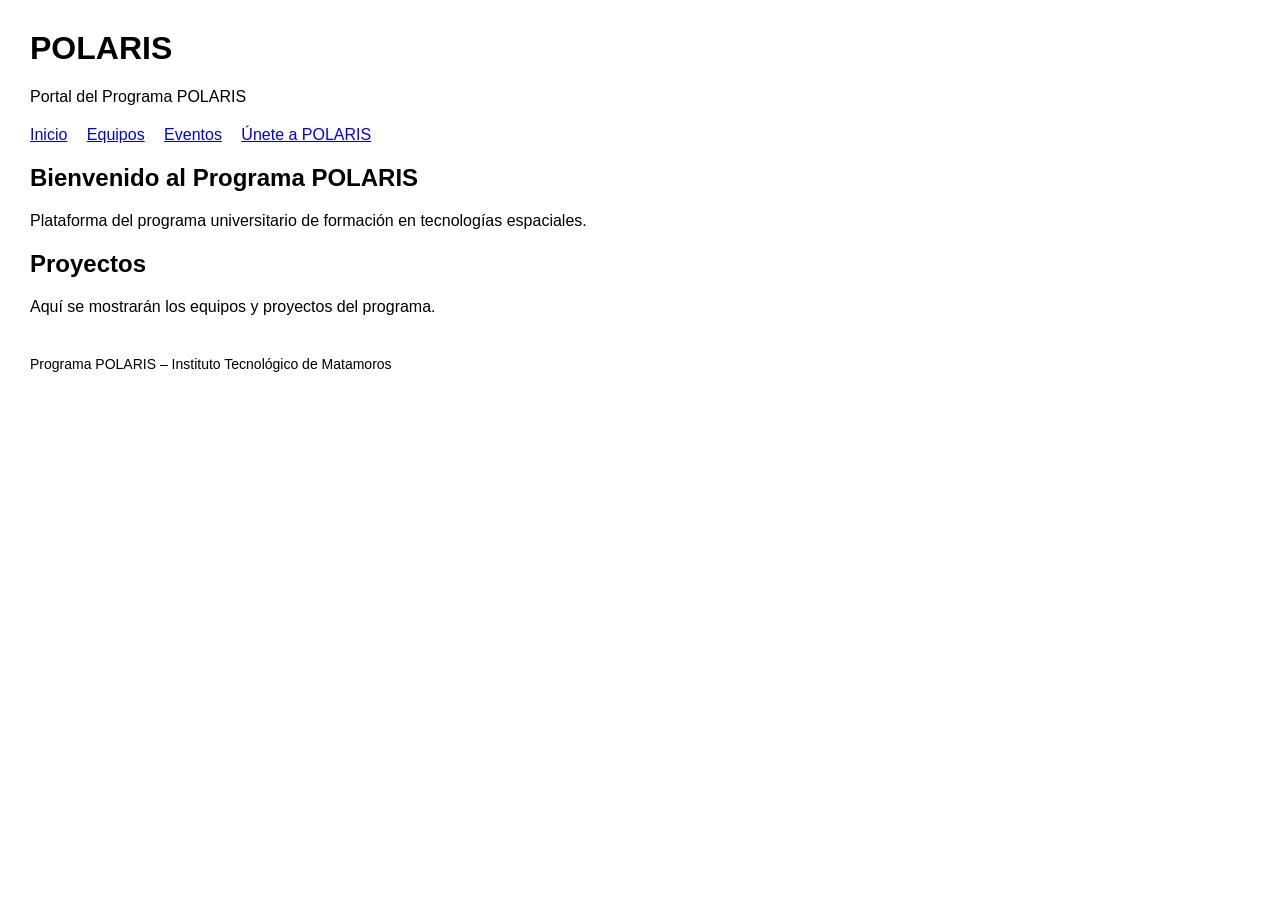
==== index.html @ 7be594bd "Initial commit" ====
<!DOCTYPE html>
<html lang="es">

<head>
    <meta charset="UTF-8">
    <title>POLARIS Registry</title>
    <link rel="stylesheet" href="css/styles.css">
</head>

<body>

<header>
    <h1>POLARIS</h1>
    <p>Portal del Programa POLARIS</p>
</header>

<nav>
    <ul>
        <li><a href="#">Inicio</a></li>
        <li><a href="#">Equipos</a></li>
        <li><a href="#">Eventos</a></li>
        <li><a href="registro.html">Únete a POLARIS</a></li>
    </ul>
</nav>

<main>

<section>
    <h2>Bienvenido al Programa POLARIS</h2>
    <p>
        Plataforma del programa universitario de formación en tecnologías espaciales.
    </p>
</section>

<section>
    <h2>Proyectos</h2>
    <p>
        Aquí se mostrarán los equipos y proyectos del programa.
    </p>
</section>

</main>

<footer>
    <p>Programa POLARIS – Instituto Tecnológico de Matamoros</p>
</footer>

</body>

</html>
---- css/styles.css ----
body {
    font-family: Arial, sans-serif;
    margin: 30px;
}

header {
    margin-bottom: 20px;
}

nav ul {
    list-style: none;
    padding: 0;
}

nav li {
    display: inline;
    margin-right: 15px;
}

footer {
    margin-top: 40px;
    font-size: 14px;
}
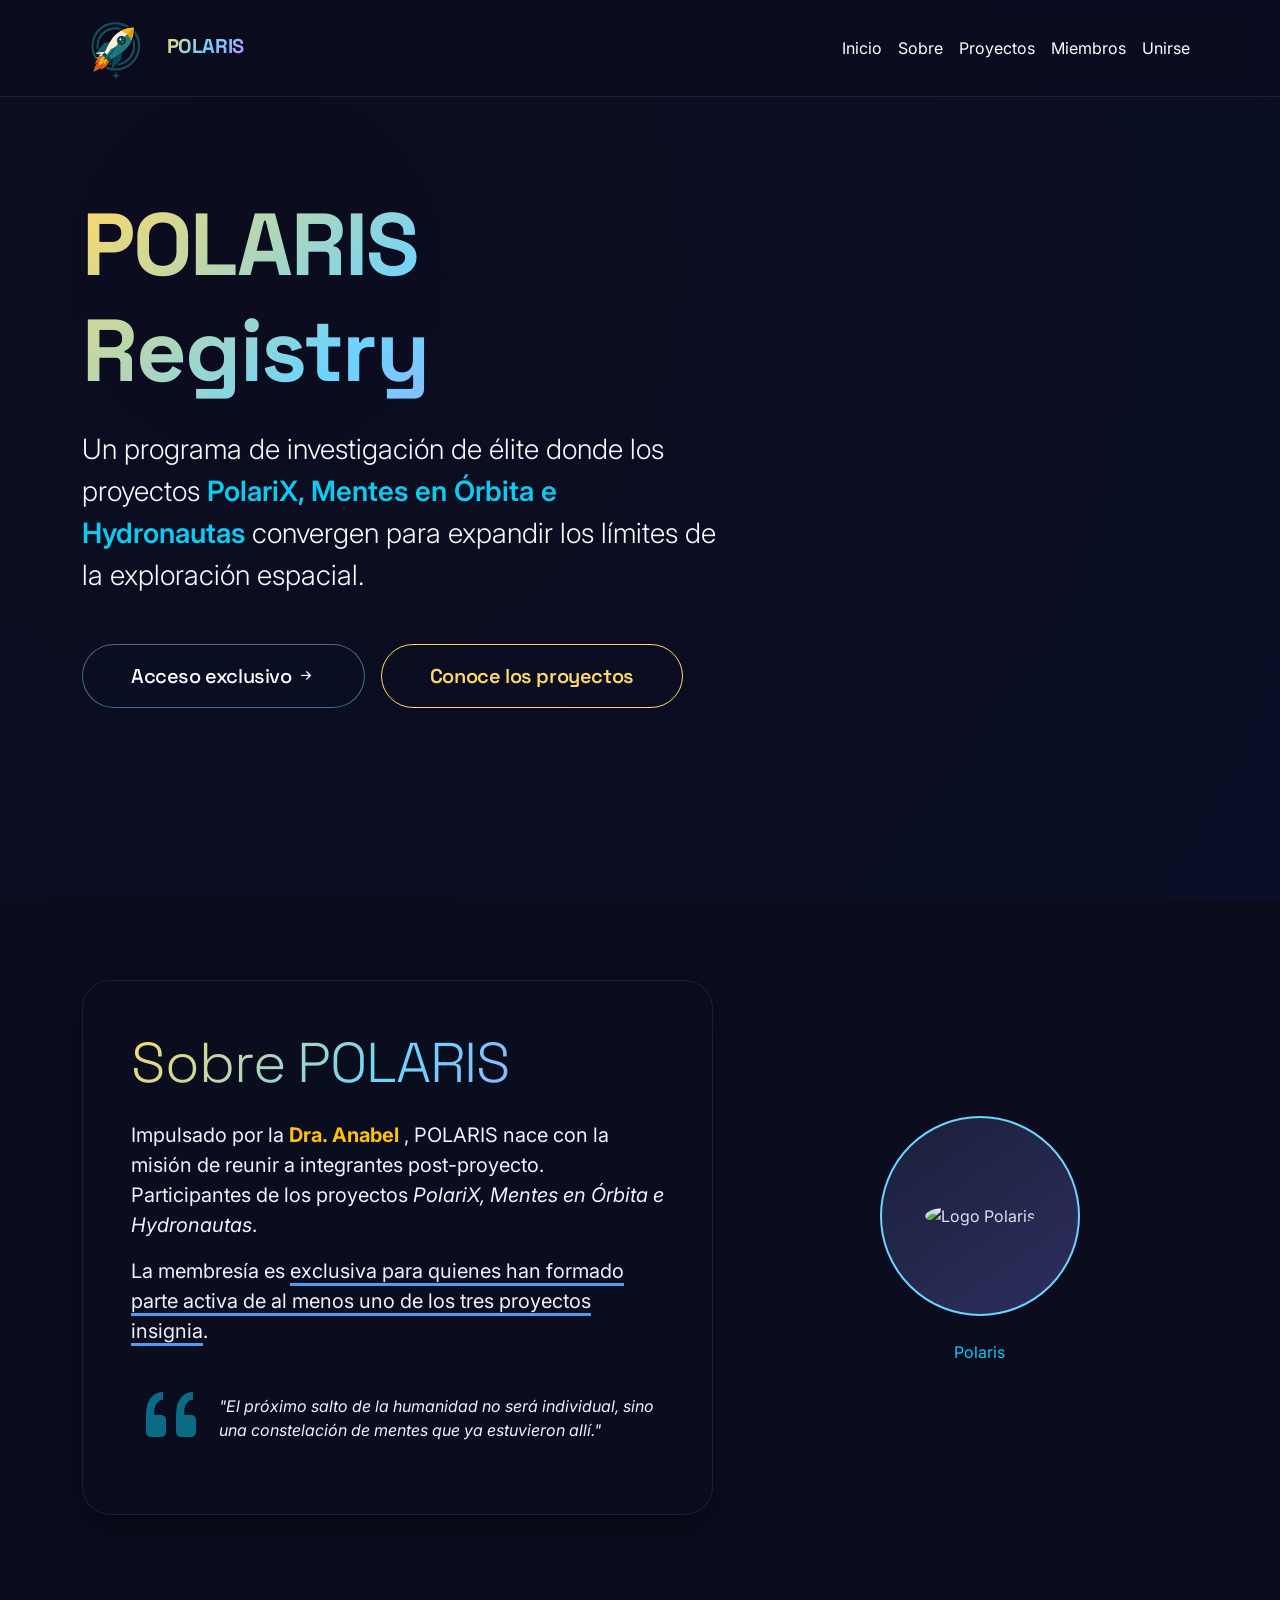
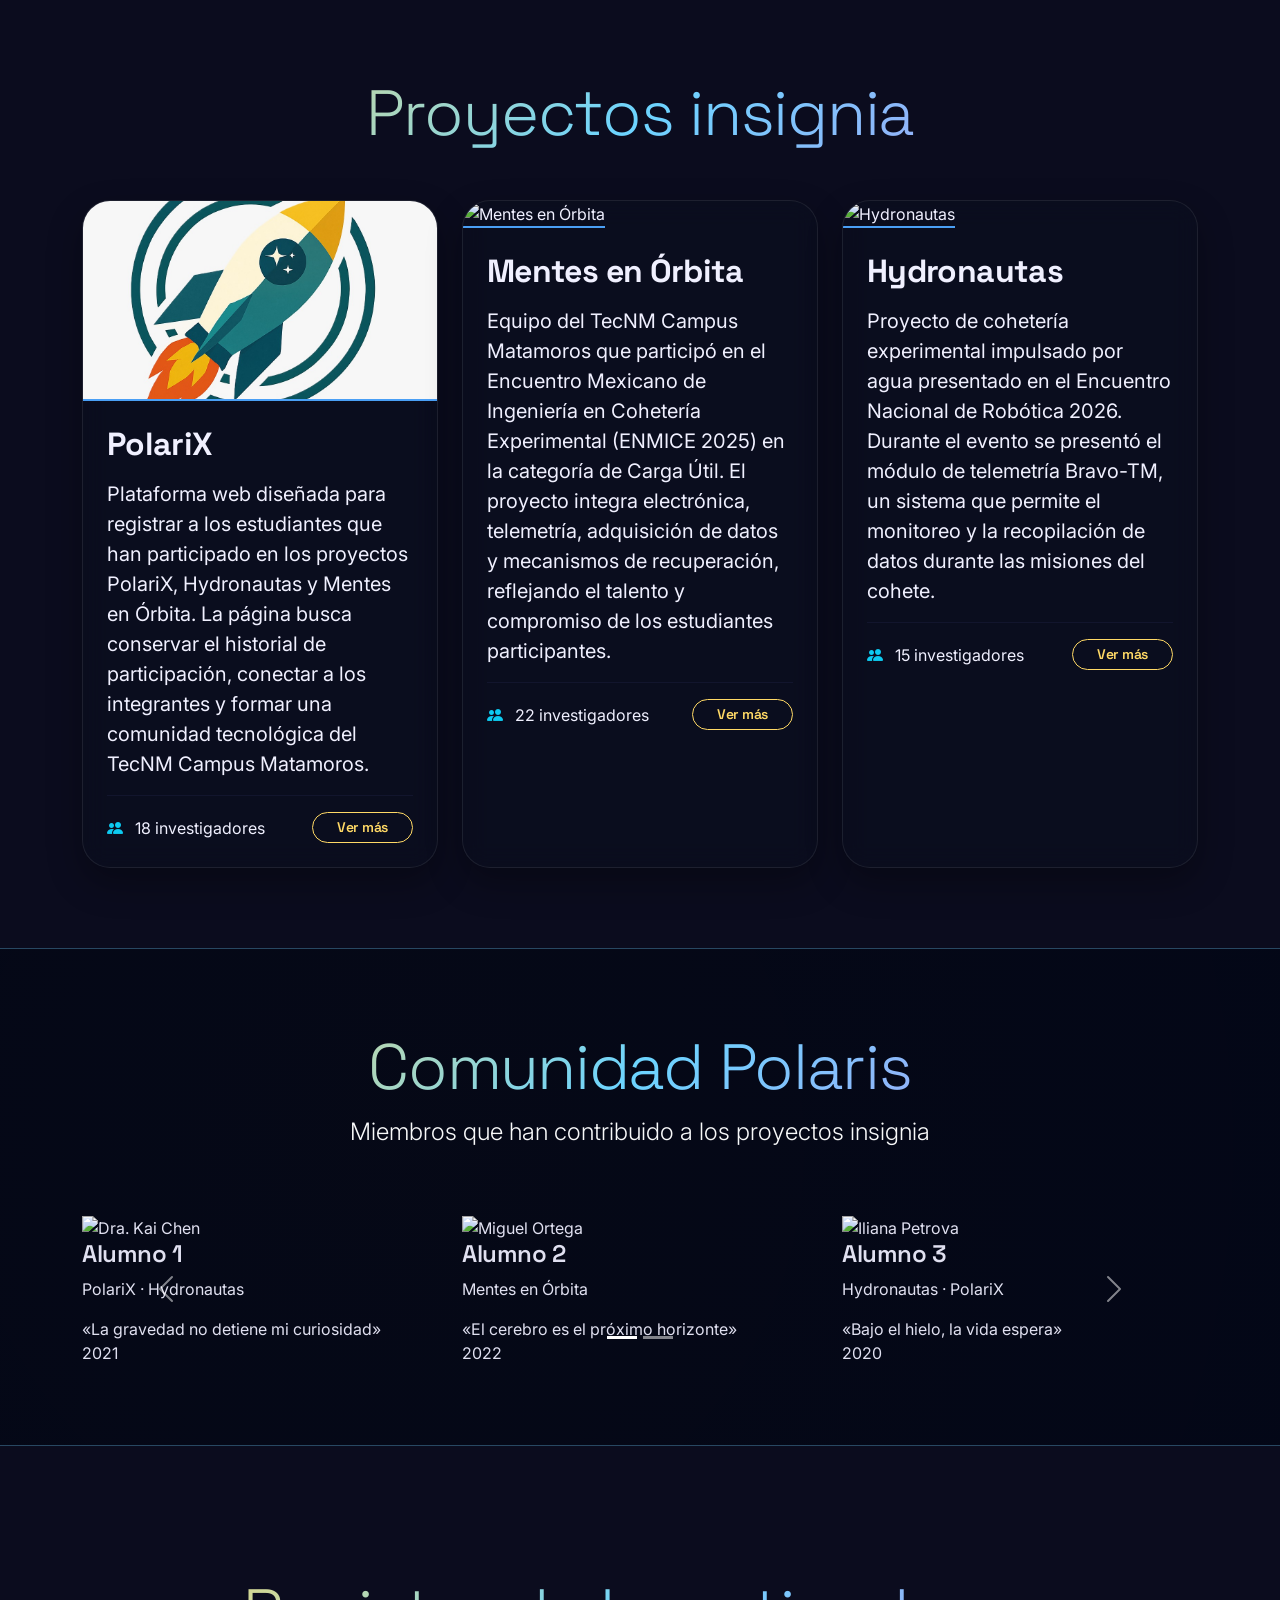
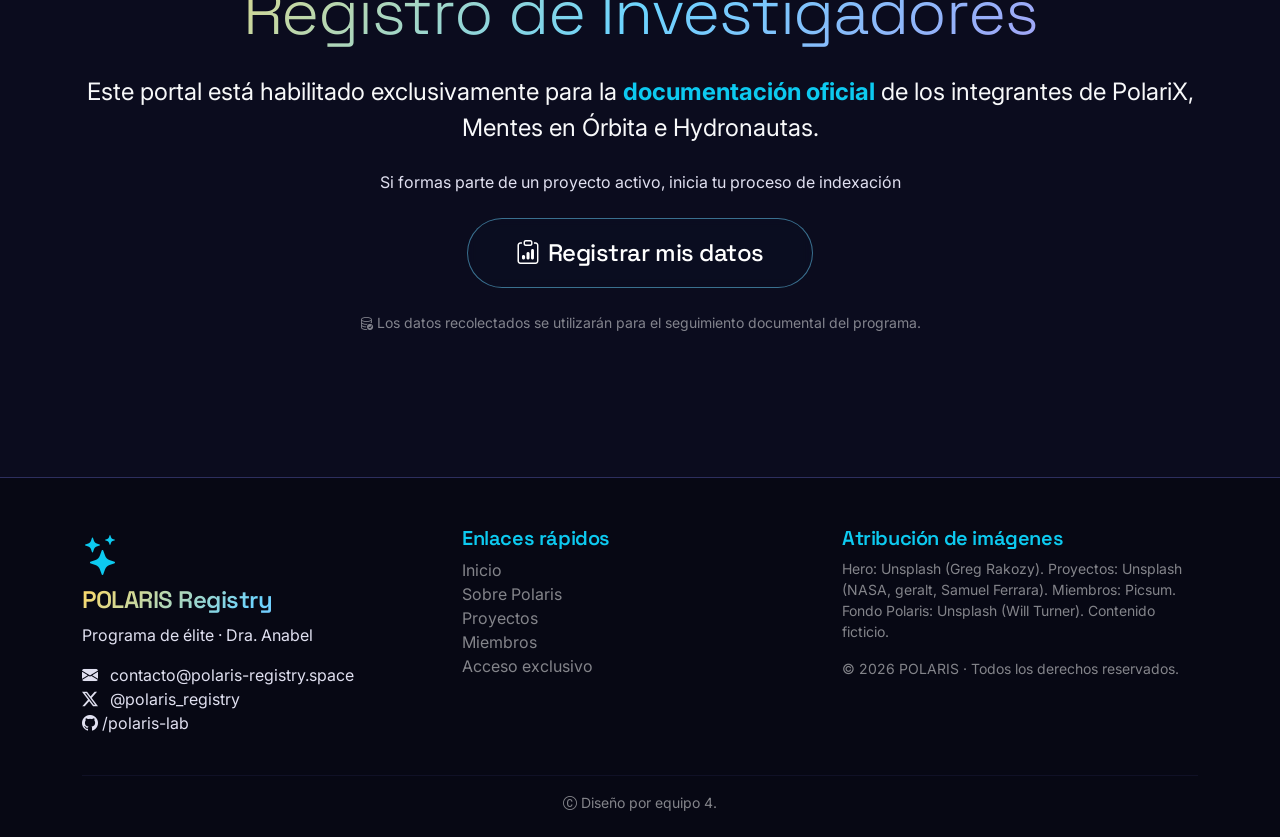
==== commit 667fecb4: "feat: agregar inputs avanzados al formulario de membresía POLARIS" ====
--- a/index.html
+++ b/index.html
@@ -1,50 +1,303 @@
 <!DOCTYPE html>
 <html lang="es">
-
 <head>
-    <meta charset="UTF-8">
-    <title>POLARIS Registry</title>
-    <link rel="stylesheet" href="css/styles.css">
+  <meta charset="UTF-8">
+  <meta name="viewport" content="width=device-width, initial-scale=1.0">
+  <title>POLARIS · registro espacial</title>
+  <!-- Bootstrap 5 + Iconos + Fuentes Google -->
+  <link href="https://cdn.jsdelivr.net/npm/bootstrap@5.3.2/dist/css/bootstrap.min.css" rel="stylesheet">
+  <link rel="stylesheet" href="https://cdn.jsdelivr.net/npm/bootstrap-icons@1.11.3/font/bootstrap-icons.min.css">
+  <link href="https://fonts.googleapis.com/css2?family=Space+Grotesk:wght@400;500;600;700&family=Inter:wght@300;400;500;600&display=swap" rel="stylesheet">
+      <link rel="stylesheet" href="css/styles.css">
+
 </head>
-
 <body>
 
-<header>
-    <h1>POLARIS</h1>
-    <p>Portal del Programa POLARIS</p>
-</header>
-
-<nav>
-    <ul>
-        <li><a href="#">Inicio</a></li>
-        <li><a href="#">Equipos</a></li>
-        <li><a href="#">Eventos</a></li>
-        <li><a href="registro.html">Únete a POLARIS</a></li>
-    </ul>
+<!-- BARRA DE NAVEGACIÓN -->
+<nav class="navbar navbar-expand-lg navbar-dark fixed-top navbar-vidrio">
+  <div class="container">
+    <a class="navbar-brand" href="#hero">
+    <img src="images/logo.png" 
+     alt="Polaris" 
+     class="imagen-circular"
+     style="height: 70px; width: 70px; margin-right: 10px; object-fit: cover;">
+  <span class="fw-bold texto-degradado">POLARIS</span>
+    </a>
+    <button class="navbar-toggler" type="button" data-bs-toggle="collapse" data-bs-target="#navbarPolaris">
+      <span class="navbar-toggler-icon"></span>
+    </button>
+    <div class="collapse navbar-collapse" id="navbarPolaris">
+      <ul class="navbar-nav ms-auto mb-2 mb-lg-0">
+        <li class="nav-item"><a class="nav-link" href="#hero">Inicio</a></li>
+        <li class="nav-item"><a class="nav-link" href="#about">Sobre</a></li>
+        <li class="nav-item"><a class="nav-link" href="#projects">Proyectos</a></li>
+        <li class="nav-item"><a class="nav-link" href="#members">Miembros</a></li>
+        <li href="registro.html" class="nav-item"><a class="nav-link" href="#cta">Unirse</a></li>
+      </ul>
+    </div>
+  </div>
 </nav>
 
-<main>
-
-<section>
-    <h2>Bienvenido al Programa POLARIS</h2>
-    <p>
-        Plataforma del programa universitario de formación en tecnologías espaciales.
-    </p>
-</section>
-
-<section>
-    <h2>Proyectos</h2>
-    <p>
-        Aquí se mostrarán los equipos y proyectos del programa.
-    </p>
-</section>
-
-</main>
-
-<footer>
-    <p>Programa POLARIS – Instituto Tecnológico de Matamoros</p>
+<!-- HERO (sin el badge de comunidad exclusiva) -->
+<section id="hero" class="hero">
+  <div class="hero-capa"></div>
+  <div class="container position-relative text-center text-md-start" style="z-index: 3;">
+    <div class="row min-vh-100 align-items-center">
+      <div class="col-lg-8 col-xl-7">
+        <h1 class="display-1 fw-bold texto-degradado" style="font-size: clamp(3.5rem, 12vw, 5.5rem);">POLARIS Registry</h1>
+        <p class="lead fs-3 my-4 text-light">Un programa de investigación de élite donde los proyectos <span class="fw-semibold text-info">PolariX, Mentes en Órbita e Hydronautas</span> convergen para expandir los límites de la exploración espacial.</p>
+        <div class="d-flex flex-wrap gap-3 mt-5">
+          <a href="#cta" class="btn boton-neon btn-lg px-5 py-3">Acceso exclusivo <i class="bi bi-arrow-right-short"></i></a>
+          <a href="#projects" class="btn boton-contorno-neon btn-lg px-5 py-3">Conoce los proyectos</a>
+        </div>
+        <!-- El badge ha sido eliminado -->
+      </div>
+    </div>
+  </div>
+</section>
+
+<!-- SOBRE POLARIS (Dra. Martínez) - con espacio para tu logo -->
+<section id="about" class="container">
+  <div class="row align-items-center g-5">
+    <div class="col-md-7">
+      <div class="tarjeta-vidrio p-5">
+        <h2 class="display-4 texto-degradado mb-4">Sobre POLARIS</h2>
+        <p class="fs-5">Impulsado por la <strong class="text-warning">Dra. Anabel </strong>, POLARIS nace con la misión de reunir a integrantes post-proyecto. Participantes de los proyectos <i>PolariX, Mentes en Órbita e Hydronautas</i>.</p>
+        <p class="fs-5 mt-3">La membresía es <span class="borde-inferior-info">exclusiva para quienes han formado parte activa de al menos uno de los tres proyectos insignia</span>.</p>
+        <div class="mt-4 d-flex align-items-center">
+          <i class="bi bi-quote display-1 text-info opacity-50"></i>
+          <span class="ms-2 fst-italic">"El próximo salto de la humanidad no será individual, sino una constelación de mentes que ya estuvieron allí."</span>
+        </div>
+      </div>
+    </div>
+    <div class="col-md-5 text-center">
+      <!-- Este es el espacio para tu logo futuro -->
+      <div class="circulo-logo">
+        <div class="logo-placeholder">
+          <!-- Aquí puedes colocar tu logo (imagen o texto) -->
+<img src="img/Cohete con bordes az.png" 
+         alt="Logo Polaris" 
+         style="width: 100%; height: 100%; object-fit: cover; border-radius: 50%;">
+        </div>
+      </div>
+      <p class="mt-4 text-info"> Polaris</p>
+    </div>
+  </div>
+</section>
+
+<!-- PROYECTOS DESTACADOS -->
+<section id="projects" class="container-fluid">
+  <div class="container">
+    <h2 class="display-3 text-center texto-degradado mb-5">Proyectos insignia</h2>
+    <div class="row g-4">
+      <!-- PolariX -->
+      <div class="col-lg-4">
+        <div class="tarjeta-vidrio h-100">
+          <img src="images/logo.jpeg" class="img-proyecto card-img-top" alt="PolariX">
+          <div class="card-body p-4">
+            <div class="d-flex justify-content-between align-items-center mb-3">
+              <h3 class="h2 fw-bold mb-0">PolariX</h3>
+            </div>
+            <p class="card-text fs-5">Plataforma web diseñada para registrar a los estudiantes que han participado en los proyectos PolariX, Hydronautas y Mentes en Órbita. La página busca conservar el historial de participación, conectar a los integrantes y formar una comunidad tecnológica del TecNM Campus Matamoros.</p>
+            <hr class="bg-info">
+            <div class="d-flex justify-content-between align-items-center">
+              <span><i class="bi bi-people-fill me-2 text-info"></i> 18 investigadores</span>
+              <a href="#" class="btn btn-sm boton-contorno-neon rounded-pill px-4">Ver más</a>
+            </div>
+          </div>
+        </div>
+      </div>
+      <!-- Mentes en Órbita -->
+      <div class="col-lg-4">
+        <div class="tarjeta-vidrio h-100">
+          <img src="https://alcalaopina.es/wp-content/uploads/Alumnos-del-IES-Antonio-Machado-construiran-y-lanzaran-un-mini.jpg" class="img-proyecto card-img-top" alt="Mentes en Órbita">
+          <div class="card-body p-4">
+            <div class="d-flex justify-content-between align-items-center mb-3">
+              <h3 class="h2 fw-bold mb-0">Mentes en Órbita</h3>
+            </div>
+            <p class="card-text fs-5">Equipo del TecNM Campus Matamoros que participó en el Encuentro Mexicano de Ingeniería en Cohetería Experimental (ENMICE 2025) en la categoría de Carga Útil. El proyecto integra electrónica, telemetría, adquisición de datos y mecanismos de recuperación, reflejando el talento y compromiso de los estudiantes participantes.</p>
+            <hr class="bg-info">
+            <div class="d-flex justify-content-between align-items-center">
+              <span><i class="bi bi-people-fill me-2 text-info"></i> 22 investigadores</span>
+              <a href="#" class="btn btn-sm boton-contorno-neon rounded-pill px-4">Ver más</a>
+            </div>
+          </div>
+        </div>
+      </div>
+      <!-- Hydronautas -->
+      <div class="col-lg-4">
+        <div class="tarjeta-vidrio h-100">
+          <img src="https://tse1.mm.bing.net/th/id/OIP.nZ0kPcb8hBdNCDbaRXpRDQHaE7?rs=1&pid=ImgDetMain&o=7&rm=3" class="img-proyecto card-img-top" alt="Hydronautas">
+          <div class="card-body p-4">
+            <div class="d-flex justify-content-between align-items-center mb-3">
+              <h3 class="h2 fw-bold mb-0">Hydronautas</h3>
+            </div>
+            <p class="card-text fs-5">Proyecto de cohetería experimental impulsado por agua presentado en el Encuentro Nacional de Robótica 2026. Durante el evento se presentó el módulo de telemetría Bravo-TM, un sistema que permite el monitoreo y la recopilación de datos durante las misiones del cohete.</p>
+            <hr class="bg-info">
+            <div class="d-flex justify-content-between align-items-center">
+              <span><i class="bi bi-people-fill me-2 text-info"></i> 15 investigadores</span>
+              <a href="#" class="btn btn-sm boton-contorno-neon rounded-pill px-4">Ver más</a>
+            </div>
+          </div>
+        </div>
+      </div>
+    </div>
+  </div>
+</section>
+
+<!-- MIEMBROS - SECCIÓN CON FONDO DE LA ESTRELLA POLAR -->
+<section id="members" class="seccion-polaris">
+  <div class="capa-polaris"></div>
+  <div class="container">
+    <div class="row mb-5 text-center">
+      <div class="col-12">
+        <h2 class="display-3 texto-degradado">Comunidad Polaris</h2>
+        <p class="lead fs-4 text-light">Miembros que han contribuido a los proyectos insignia</p>
+      </div>
+    </div>
+
+    <!-- Carrusel manual con flechas hacia afuera -->
+    <div id="carruselMiembros" class="carousel slide carrusel-miembros" data-bs-ride="false">
+      <div class="carousel-indicators">
+        <button type="button" data-bs-target="#carruselMiembros" data-bs-slide-to="0" class="active" aria-current="true" aria-label="Diapositiva 1"></button>
+        <button type="button" data-bs-target="#carruselMiembros" data-bs-slide-to="1" aria-label="Diapositiva 2"></button>
+      </div>
+      <div class="carousel-inner">
+        <!-- Diapositiva 1 -->
+        <div class="carousel-item active">
+          <div class="row g-4">
+            <div class="col-md-4">
+              <div class="tarjeta-miembro">
+                <img src="https://picsum.photos/id/1005/200/200" class="img-miembro" alt="Dra. Kai Chen">
+                <h4 class="nombre-miembro">Alumno 1</h4>
+                <p class="proyectos-miembro">PolariX · Hydronautas</p>
+                <div class="frase-miembro">«La gravedad no detiene mi curiosidad»</div>
+                <span class="anio-miembro">2021</span>
+              </div>
+            </div>
+            <div class="col-md-4">
+              <div class="tarjeta-miembro">
+                <img src="https://picsum.photos/id/1012/200/200" class="img-miembro" alt="Miguel Ortega">
+                <h4 class="nombre-miembro">Alumno 2</h4>
+                <p class="proyectos-miembro"> Mentes en Órbita</p>
+                <div class="frase-miembro">«El cerebro es el próximo horizonte»</div>
+                <span class="anio-miembro">2022</span>
+              </div>
+            </div>
+            <div class="col-md-4">
+              <div class="tarjeta-miembro">
+                <img src="https://picsum.photos/id/106/200/200" class="img-miembro" alt="Iliana Petrova">
+                <h4 class="nombre-miembro">Alumno 3</h4>
+                <p class="proyectos-miembro"> Hydronautas · PolariX</p>
+                <div class="frase-miembro">«Bajo el hielo, la vida espera»</div>
+                <span class="anio-miembro">2020</span>
+              </div>
+            </div>
+          </div>
+        </div>
+        <!-- Diapositiva 2 -->
+        <div class="carousel-item">
+          <div class="row g-4">
+            <div class="col-md-4">
+              <div class="tarjeta-miembro">
+                <img src="https://picsum.photos/id/1043/200/200" class="img-miembro" alt="James Keller">
+                <h4 class="nombre-miembro">JAlumno 4</h4>
+                <p class="proyectos-miembro"> PolariX</p>
+                <div class="frase-miembro">«Navegamos por las estrellas»</div>
+                <span class="anio-miembro">2023</span>
+              </div>
+            </div>
+            <div class="col-md-4">
+              <div class="tarjeta-miembro">
+                <img src="https://picsum.photos/id/100/200/200" class="img-miembro" alt="Sofía Nuñez">
+                <h4 class="nombre-miembro">Alumno 5</h4>
+                <p class="proyectos-miembro"> Mentes en Órbita</p>
+                <div class="frase-miembro">«La mente no tiene fronteras»</div>
+                <span class="anio-miembro">2021</span>
+              </div>
+            </div>
+            <div class="col-md-4">
+              <div class="tarjeta-miembro">
+                <img src="https://picsum.photos/id/102/200/200" class="img-miembro" alt="Elias Voss">
+                <h4 class="nombre-miembro">Alumno 6</h4>
+                <p class="proyectos-miembro"> Hydronautas</p>
+                <div class="frase-miembro">«Exploramos lo inexplorado»</div>
+                <span class="anio-miembro">2022</span>
+              </div>
+            </div>
+          </div>
+        </div>
+      </div>
+      <button class="carousel-control-prev" type="button" data-bs-target="#carruselMiembros" data-bs-slide="prev">
+        <span class="carousel-control-prev-icon" aria-hidden="true"></span>
+        <span class="visually-hidden">Anterior</span>
+      </button>
+      <button class="carousel-control-next" type="button" data-bs-target="#carruselMiembros" data-bs-slide="next">
+        <span class="carousel-control-next-icon" aria-hidden="true"></span>
+        <span class="visually-hidden">Siguiente</span>
+      </button>
+    </div>
+
+  </div>
+</section>
+
+<!-- CTA MEJORADO (Únete a la exploración) -->
+<section id="cta" class="cta-mejorado">
+  <div class="container py-5">
+    <div class="tarjeta-cta text-center">
+      <h2 class="display-3 texto-degradado mb-4">Registro de Investigadores</h2>
+      <p class="fs-4 mb-4 text-light">Este portal está habilitado exclusivamente para la <strong class="text-info">documentación oficial</strong> de los integrantes de PolariX, Mentes en Órbita e Hydronautas.</p>
+      
+      <div class="texto-resaltado mb-4">
+        <p class="my-3">Si formas parte de un proyecto activo, inicia tu proceso de indexación</p>
+      </div>
+
+      <a href="registro.html" class="btn boton-neon btn-lg px-5 py-3 fs-4">
+        <i class="bi bi-clipboard-data me-2"></i>Registrar mis datos
+      </a>
+      <p class="mt-4 text-light opacity-50 small">
+        <i class="bi bi-database-check"></i> Los datos recolectados se utilizarán para el seguimiento documental del programa.
+      </p>
+    </div>
+  </div>
+</section>
+
+<!-- PIE DE PÁGINA -->
+<footer class="pt-5 pb-4">
+  <div class="container">
+    <div class="row gy-4">
+      <div class="col-md-4">
+        <i class="bi bi-stars fs-1 text-info"></i>
+        <h4 class="texto-degradado">POLARIS Registry</h4>
+        <p>Programa de élite · Dra. Anabel</p>
+        <p><i class="bi bi-envelope-fill me-2"></i> contacto@polaris-registry.space<br>
+        <i class="bi bi-twitter-x me-2"></i> @polaris_registry<br>
+        <i class="bi bi-github"></i> /polaris-lab</p>
+      </div>
+      <div class="col-md-4">
+        <h5 class="text-info">Enlaces rápidos</h5>
+        <ul class="list-unstyled">
+          <li><a href="#hero" class="text-white-50 text-decoration-none">Inicio</a></li>
+          <li><a href="#about" class="text-white-50 text-decoration-none">Sobre Polaris</a></li>
+          <li><a href="#projects" class="text-white-50 text-decoration-none">Proyectos</a></li>
+          <li><a href="#members" class="text-white-50 text-decoration-none">Miembros</a></li>
+          <li><a href="#cta" class="text-white-50 text-decoration-none">Acceso exclusivo</a></li>
+        </ul>
+      </div>
+      <div class="col-md-4">
+        <h5 class="text-info">Atribución de imágenes</h5>
+        <p class="small text-white-50">Hero: Unsplash (Greg Rakozy). Proyectos: Unsplash (NASA, geralt, Samuel Ferrara). Miembros: Picsum. Fondo Polaris: Unsplash (Will Turner). Contenido ficticio.</p>
+        <p class="small text-white-50">© 2026 POLARIS · Todos los derechos reservados.</p>
+      </div>
+    </div>
+    <hr class="mt-4">
+    <div class="text-center text-white-50 small">
+      <i class="bi bi-c-circle"></i> Diseño por equipo 4.
+    </div>
+  </div>
 </footer>
 
+<!-- Bootstrap JS -->
+<script src="https://cdn.jsdelivr.net/npm/bootstrap@5.3.2/dist/js/bootstrap.bundle.min.js"></script>
 </body>
-
-</html>
+</html>
--- a/css/styles.css
+++ b/css/styles.css
@@ -1,23 +1,305 @@
+/* === RESET Y BASE === */
+* {
+  margin: 0;
+  padding: 0;
+  box-sizing: border-box;
+}
+
 body {
-    font-family: Arial, sans-serif;
-    margin: 30px;
-}
-
-header {
-    margin-bottom: 20px;
-}
-
-nav ul {
-    list-style: none;
-    padding: 0;
-}
-
-nav li {
-    display: inline;
-    margin-right: 15px;
-}
-
+  font-family: 'Inter', sans-serif;
+  background-color: #0B0C1E;
+  color: #e0e0f0;
+  scroll-behavior: smooth;
+  display: flex;
+  flex-direction: column;
+  min-height: 100vh; /* Para que el footer se quede abajo si hay poco contenido */
+}
+
+/* Utilidad para páginas   secundarias que no tienen imagen hero */
+.fondo-estelar {
+  background-image: radial-gradient(circle at top right, rgba(26, 31, 58, 0.8), #0B0C1E 60%);
+}
+
+h1, h2, h3, h4, h5, legend, .navbar-brand, .btn {
+  font-family: 'Space Grotesk', sans-serif;
+  font-weight: 600;
+  letter-spacing: -0.02em;
+}
+
+/* === VARIABLES (paleta de colores) === */
+:root {
+  --espacio-profundo: #0B0C1E;
+  --nebulosa: #1A1F3A;
+  --noche-violacea: #2D2F5E;
+  --neon-azul: #4A9FF5;
+  --cian-cosmico: #6CD4FF;
+  --brillo-estelar: #FFD966;
+  --fondo-vidrio: rgba(10, 15, 30, 0.4);
+  --borde-vidrio: rgba(255, 255, 255, 0.08);
+}
+
+.texto-degradado {
+  background: linear-gradient(135deg, #FFD966, #6CD4FF, #B794F4);
+  -webkit-background-clip: text;
+  -webkit-text-fill-color: transparent;
+  background-clip: text;
+}
+
+/* === BARRA DE NAVEGACIÓN === */
+.navbar-vidrio {
+  background: rgba(11, 12, 30, 0.6); /* Un poco más opaco para legibilidad global */
+  backdrop-filter: blur(12px);
+  -webkit-backdrop-filter: blur(12px);
+  border-bottom: 1px solid var(--borde-vidrio);
+}
+.navbar-vidrio .navbar-brand,
+.navbar-vidrio .nav-link {
+  color: white !important;
+  transition: color 0.2s;
+}
+.navbar-vidrio .nav-link:hover, .navbar-vidrio .nav-link.active {
+  color: var(--cian-cosmico) !important;
+  text-shadow: 0 0 8px var(--neon-azul);
+}
+
+/* === BOTONES PERSONALIZADOS === */
+.boton-neon {
+  border-radius: 50px;
+  padding: 0.6rem 2rem;
+  font-weight: 500;
+  border: 1px solid rgba(106, 212, 255, 0.5);
+  background: rgba(10, 20, 40, 0.2);
+  backdrop-filter: blur(4px);
+  color: white;
+  transition: 0.2s;
+}
+.boton-neon:hover {
+  background: var(--neon-azul);
+  border-color: var(--neon-azul);
+  color: #0B0C1E;
+  box-shadow: 0 0 25px var(--neon-azul);
+  transform: translateY(-2px);
+}
+.boton-contorno-neon {
+  border-radius: 50px;
+  border: 1px solid var(--brillo-estelar);
+  color: var(--brillo-estelar);
+  background: transparent;
+  transition: 0.2s;
+}
+.boton-contorno-neon:hover {
+  background: var(--brillo-estelar);
+  border-color: var(--brillo-estelar);
+  color: #0B0C1E;
+  box-shadow: 0 0 25px var(--brillo-estelar);
+  transform: translateY(-2px);
+}
+
+/* === TARJETAS DE VIDRIO (glassmorphism) === */
+.tarjeta-vidrio {
+  background: var(--fondo-vidrio);
+  backdrop-filter: blur(12px);
+  -webkit-backdrop-filter: blur(12px);
+  border: 1px solid var(--borde-vidrio);
+  border-radius: 28px;
+  transition: transform 0.3s ease, border-color 0.2s;
+  overflow: hidden;
+  color: #f0f0ff;
+  box-shadow: 0 15px 35px rgba(0, 0, 0, 0.3);
+}
+/* Evitar el hover transform en el formulario para no marear al usuario al escribir */
+div.tarjeta-vidrio:not(.p-4):hover {
+  transform: translateY(-8px);
+  border-color: rgba(106, 212, 255, 0.3);
+}
+
+/* === ESTILOS DEL FORMULARIO DE REGISTRO === */
+fieldset {
+  border: none;
+  border-top: 1px solid rgba(106, 212, 255, 0.2);
+  padding-top: 1.5rem;
+  margin-top: 1.5rem;
+}
+fieldset:first-of-type {
+  border-top: none;
+  padding-top: 0;
+  margin-top: 0;
+}
+legend {
+  color: var(--cian-cosmico);
+  padding-right: 15px;
+  width: auto;
+  float: none;
+}
+
+.input-espacial {
+  background-color: rgba(15, 20, 40, 0.6) !important;
+  border: 1px solid rgba(255, 255, 255, 0.1) !important;
+  color: #fff !important;
+  border-radius: 10px;
+  transition: all 0.3s ease;
+}
+.input-espacial::placeholder {
+  color: rgba(255, 255, 255, 0.3) !important;
+}
+.input-espacial:focus {
+  background-color: rgba(20, 30, 60, 0.8) !important;
+  border-color: var(--cian-cosmico) !important;
+  box-shadow: 0 0 15px rgba(108, 212, 255, 0.2) !important;
+  outline: none;
+}
+/* Color de iconos en selects */
+.form-select.input-espacial {
+  background-image: url("data:image/svg+xml,%3csvg xmlns='http://www.w3.org/2000/svg' viewBox='0 0 16 16'%3e%3cpath fill='none' stroke='%236CD4FF' stroke-linecap='round' stroke-linejoin='round' stroke-width='2' d='m2 5 6 6 6-6'/%3e%3c/svg%3e") !important;
+}
+/* Color del calendario en input type="date" (Solo Webkit) */
+.input-espacial::-webkit-calendar-picker-indicator {
+  filter: invert(1) sepia(100%) saturate(10000%) hue-rotate(180deg);
+  opacity: 0.7;
+  cursor: pointer;
+}
+
+/* === SECCIONES DEL INDEX === */
+section {
+  scroll-margin-top: 70px;
+  padding: 5rem 0;
+  position: relative;
+}
+
+/* === HERO === */
+.hero {
+  min-height: 90vh;
+  display: flex;
+  align-items: center;
+  position: relative;
+  padding: 0;
+  background-image: url('https://images.unsplash.com/photo-1446776811953-b23d57bd21aa?ixlib=rb-4.0.3&auto=format&fit=crop&w=1950&q=80');
+  background-size: cover;
+  background-position: center 30%;
+  background-attachment: fixed;
+}
+.hero-capa {
+  position: absolute;
+  top: 0; left: 0; width: 100%; height: 100%;
+  background: radial-gradient(circle at 20% 30%, rgba(11,12,30,0.65) 0%, rgba(10,15,40,0.85) 100%);
+}
+
+/* === CÍRCULO LOGO  === */
+.circulo-logo {
+  width: 200px;
+  height: 200px;
+  border-radius: 50%;
+  background: linear-gradient(145deg, #1A1F3A, #2D2F5E);
+  display: flex;
+  align-items: center;
+  justify-content: center;
+  margin: 0 auto;
+  border: 2px solid var(--cian-cosmico);
+}
+
+/* === MIEMBROS Y PROYECTOS (Código original conservado) === */
+.img-proyecto {
+  height: 200px;
+  object-fit: cover;
+  border-bottom: 2px solid var(--neon-azul);
+}
+.insignia-proyecto {
+  background: rgba(45, 47, 94, 0.7);
+  backdrop-filter: blur(4px);
+  padding: 0.3rem 1rem;
+  border-radius: 40px;
+  font-size: 0.8rem;
+  border-left: 3px solid var(--neon-azul);
+  color: #d0daff;
+}
+.seccion-polaris {
+  background-image: url('https://images.unsplash.com/photo-1464802686167-b939a6910659?ixlib=rb-4.0.3&auto=format&fit=crop&w=1950&q=80');
+  background-size: cover;
+  background-position: center 40%;
+  background-attachment: fixed;
+  position: relative;
+  padding: 5rem 0;
+  border-top: 1px solid rgba(106, 212, 255, 0.3);
+  border-bottom: 1px solid rgba(106, 212, 255, 0.3);
+}
+.capa-polaris {
+  position: absolute; top: 0; left: 0; width: 100%; height: 100%;
+  background: radial-gradient(circle at 30% 40%, rgba(0, 5, 15, 0.5) 0%, rgba(0, 5, 20, 0.7) 100%);
+  z-index: 1;
+}
+.seccion-polaris .container { position: relative; z-index: 2; }
+
+/* === PIE DE PÁGINA === */
 footer {
-    margin-top: 40px;
-    font-size: 14px;
-}
+  background: #070814;
+  border-top: 1px solid #2D2F5E;
+}
+hr { border-color: #2D2F5E; }
+.borde-inferior-info { border-bottom: 3px solid var(--neon-azul); }
+
+
+.imagen-circular {
+  width: 100%; 
+  height: 100%;
+  object-fit: cover; 
+  border-radius: 50%; 
+}
+
+
+
+
+
+
+.input-espacial-check,
+.input-espacial-radio {
+background-color: rgba(15, 20, 40, 0.6);
+border: 1px solid rgba(255, 255, 255, 0.2);
+transition: all 0.3s ease;
+cursor: pointer;
+}
+
+.input-espacial-check:checked,
+.input-espacial-radio:checked {
+background-color: var(--neon-azul) !important;
+border-color: var(--cian-cosmico) !important;
+box-shadow: 0 0 12px rgba(108, 212, 255, 0.4);
+}
+
+.input-espacial-check:focus,
+.input-espacial-radio:focus {
+box-shadow: 0 0 0 0.25rem rgba(108, 212, 255, 0.25);
+border-color: var(--cian-cosmico);
+}
+
+.form-check-label {
+cursor: pointer;
+transition: color 0.3s ease;
+}
+
+.input-espacial-check:checked ~ .form-check-label,
+.input-espacial-radio:checked ~ .form-check-label {
+color: white !important;
+opacity: 1 !important;
+}
+
+
+
+.input-espacial::file-selector-button {
+background-color: rgba(10, 20, 40, 0.8);
+color: var(--cian-cosmico);
+border: 1px solid rgba(106, 212, 255, 0.3);
+border-radius: 6px;
+padding: 0.375rem 1rem;
+margin-inline-end: 1rem;
+transition: all 0.3s ease;
+cursor: pointer;
+font-family: 'Inter', sans-serif;
+font-weight: 500;
+}
+
+.input-espacial::file-selector-button:hover {
+background-color: var(--neon-azul);
+color: #0B0C1E;
+border-color: var(--neon-azul);
+box-shadow: 0 0 15px rgba(106, 212, 255, 0.4);
+}
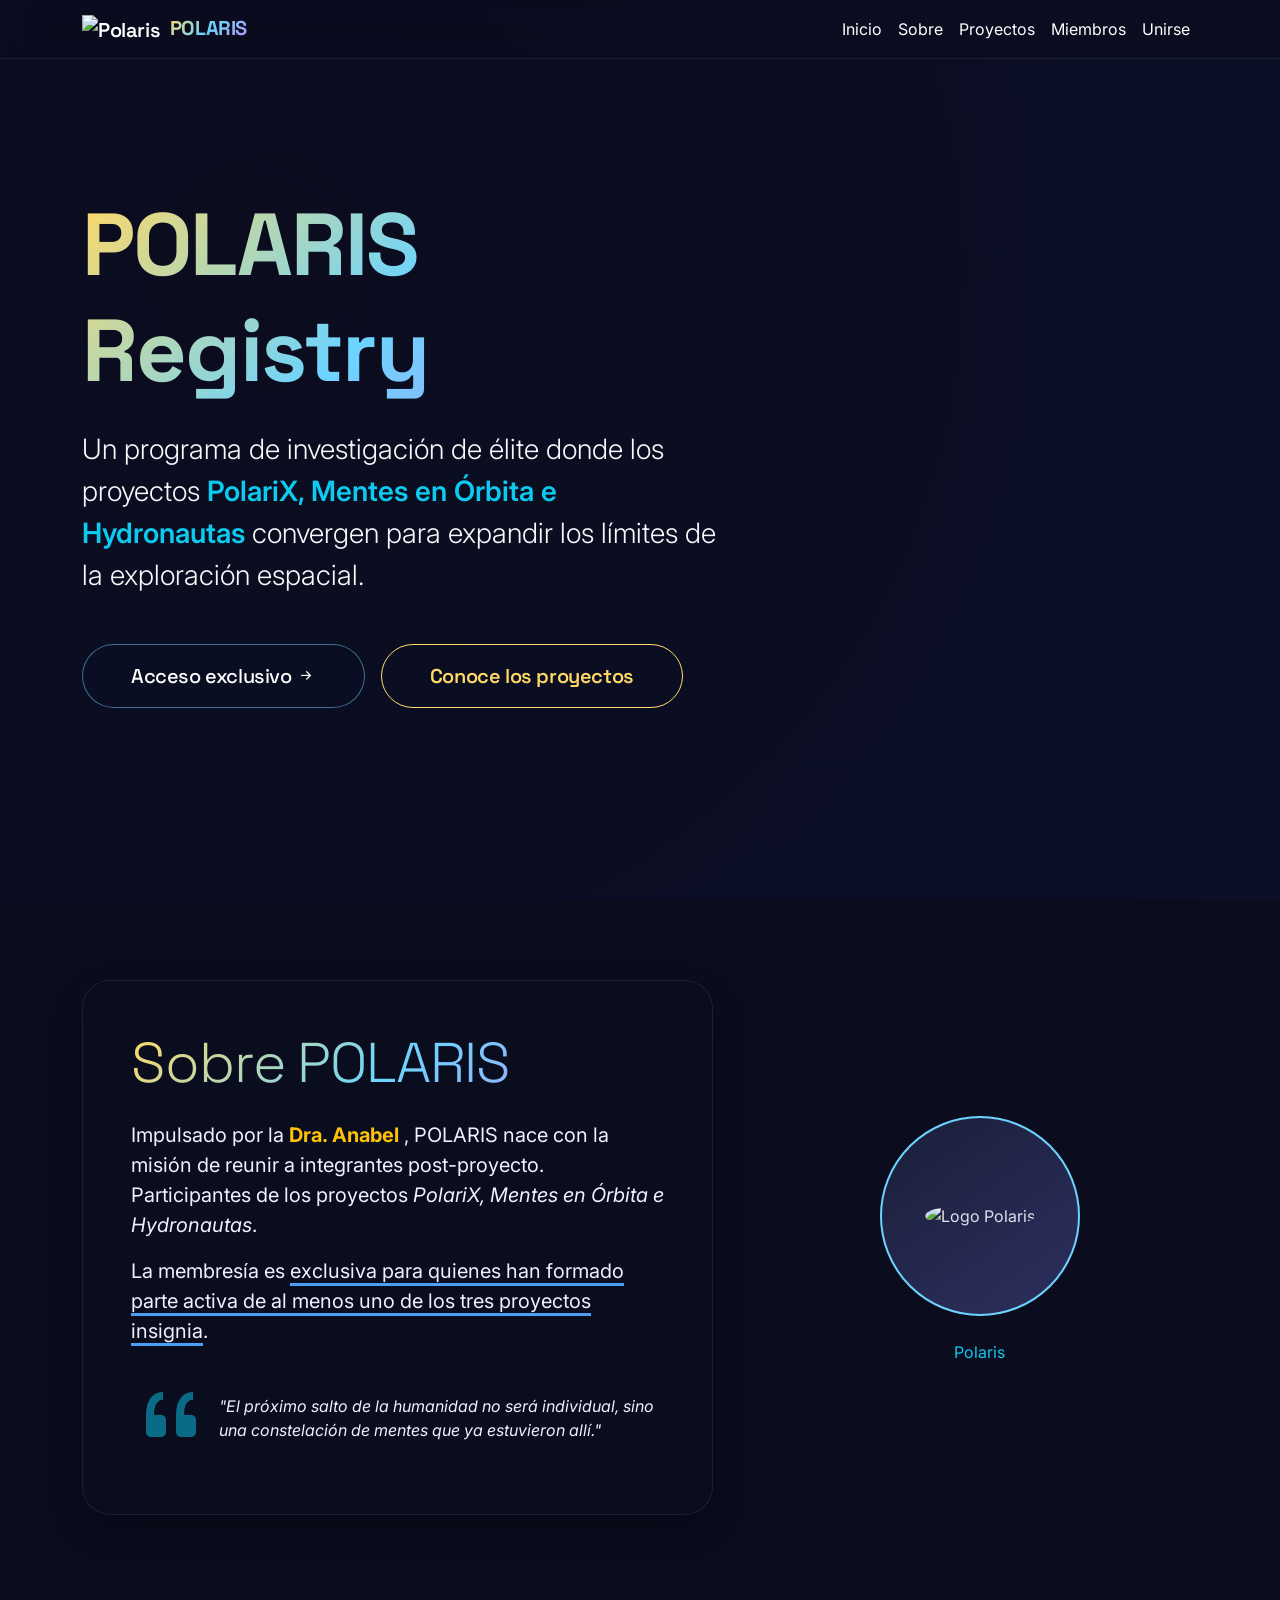
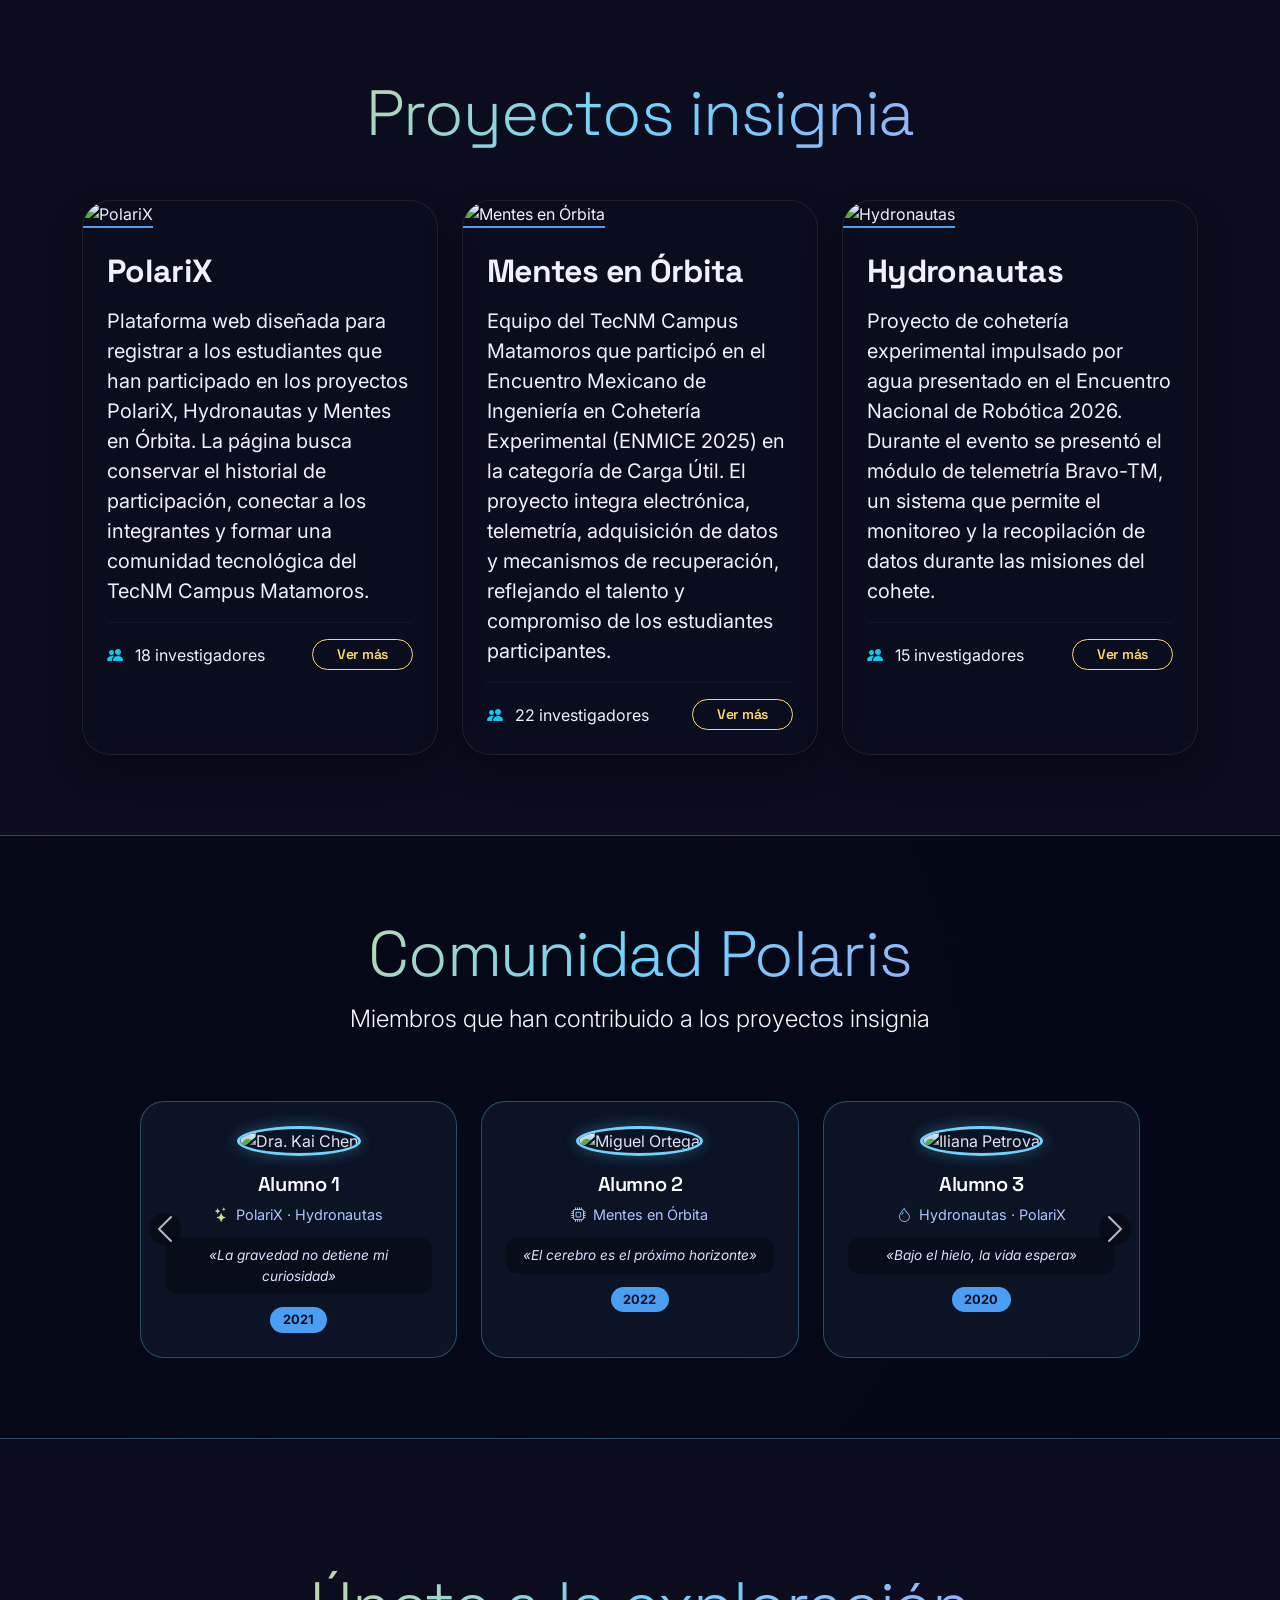
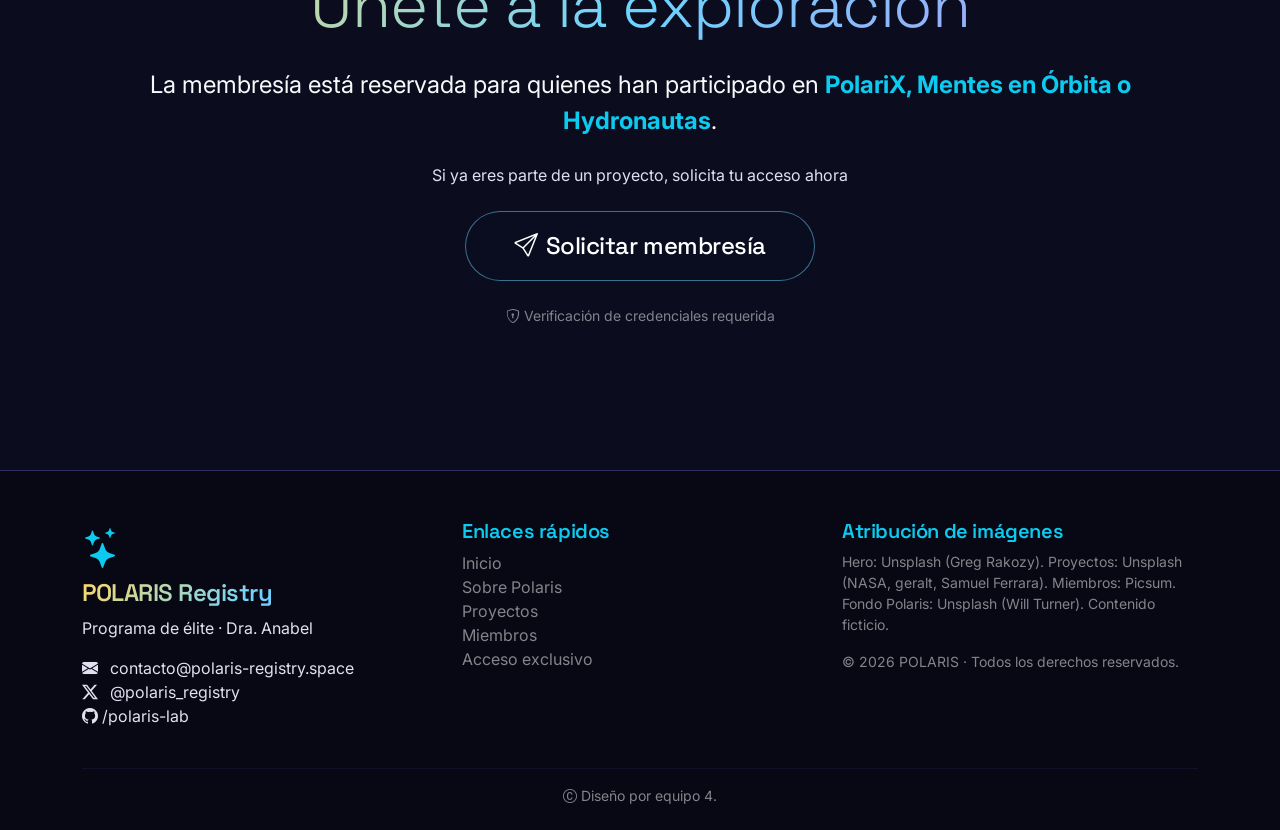
==== commit d13c380a: "feat: mejorar experiencia de usuario (UX) en formulario POLARIS" ====
--- a/index.html
+++ b/index.html
@@ -8,7 +8,7 @@
   <link href="https://cdn.jsdelivr.net/npm/bootstrap@5.3.2/dist/css/bootstrap.min.css" rel="stylesheet">
   <link rel="stylesheet" href="https://cdn.jsdelivr.net/npm/bootstrap-icons@1.11.3/font/bootstrap-icons.min.css">
   <link href="https://fonts.googleapis.com/css2?family=Space+Grotesk:wght@400;500;600;700&family=Inter:wght@300;400;500;600&display=swap" rel="stylesheet">
-      <link rel="stylesheet" href="css/styles.css">
+  <link rel="stylesheet" href="css/styles.css">
 
 </head>
 <body>
@@ -17,10 +17,9 @@
 <nav class="navbar navbar-expand-lg navbar-dark fixed-top navbar-vidrio">
   <div class="container">
     <a class="navbar-brand" href="#hero">
-    <img src="images/logo.png" 
-     alt="Polaris" 
-     class="imagen-circular"
-     style="height: 70px; width: 70px; margin-right: 10px; object-fit: cover;">
+      <img src="img/logo.png" 
+         alt="Polaris" 
+       style="height: 70px; width: auto; margin-right: 5px;">
   <span class="fw-bold texto-degradado">POLARIS</span>
     </a>
     <button class="navbar-toggler" type="button" data-bs-toggle="collapse" data-bs-target="#navbarPolaris">
@@ -32,7 +31,7 @@
         <li class="nav-item"><a class="nav-link" href="#about">Sobre</a></li>
         <li class="nav-item"><a class="nav-link" href="#projects">Proyectos</a></li>
         <li class="nav-item"><a class="nav-link" href="#members">Miembros</a></li>
-        <li href="registro.html" class="nav-item"><a class="nav-link" href="#cta">Unirse</a></li>
+        <li class="nav-item"><a class="nav-link" href="#cta">Unirse</a></li>
       </ul>
     </div>
   </div>
@@ -93,7 +92,7 @@
       <!-- PolariX -->
       <div class="col-lg-4">
         <div class="tarjeta-vidrio h-100">
-          <img src="images/logo.jpeg" class="img-proyecto card-img-top" alt="PolariX">
+          <img src="img/polarix.jpeg" class="img-proyecto card-img-top" alt="PolariX">
           <div class="card-body p-4">
             <div class="d-flex justify-content-between align-items-center mb-3">
               <h3 class="h2 fw-bold mb-0">PolariX</h3>
@@ -110,7 +109,7 @@
       <!-- Mentes en Órbita -->
       <div class="col-lg-4">
         <div class="tarjeta-vidrio h-100">
-          <img src="https://alcalaopina.es/wp-content/uploads/Alumnos-del-IES-Antonio-Machado-construiran-y-lanzaran-un-mini.jpg" class="img-proyecto card-img-top" alt="Mentes en Órbita">
+          <img src="img/mentesenorbita.jpeg" class="img-proyecto card-img-top" alt="Mentes en Órbita">
           <div class="card-body p-4">
             <div class="d-flex justify-content-between align-items-center mb-3">
               <h3 class="h2 fw-bold mb-0">Mentes en Órbita</h3>
@@ -127,7 +126,7 @@
       <!-- Hydronautas -->
       <div class="col-lg-4">
         <div class="tarjeta-vidrio h-100">
-          <img src="https://tse1.mm.bing.net/th/id/OIP.nZ0kPcb8hBdNCDbaRXpRDQHaE7?rs=1&pid=ImgDetMain&o=7&rm=3" class="img-proyecto card-img-top" alt="Hydronautas">
+          <img src="img/hydronauts.jpeg" class="img-proyecto card-img-top" alt="Hydronautas">
           <div class="card-body p-4">
             <div class="d-flex justify-content-between align-items-center mb-3">
               <h3 class="h2 fw-bold mb-0">Hydronautas</h3>
@@ -158,10 +157,7 @@
 
     <!-- Carrusel manual con flechas hacia afuera -->
     <div id="carruselMiembros" class="carousel slide carrusel-miembros" data-bs-ride="false">
-      <div class="carousel-indicators">
-        <button type="button" data-bs-target="#carruselMiembros" data-bs-slide-to="0" class="active" aria-current="true" aria-label="Diapositiva 1"></button>
-        <button type="button" data-bs-target="#carruselMiembros" data-bs-slide-to="1" aria-label="Diapositiva 2"></button>
-      </div>
+      
       <div class="carousel-inner">
         <!-- Diapositiva 1 -->
         <div class="carousel-item active">
@@ -170,7 +166,7 @@
               <div class="tarjeta-miembro">
                 <img src="https://picsum.photos/id/1005/200/200" class="img-miembro" alt="Dra. Kai Chen">
                 <h4 class="nombre-miembro">Alumno 1</h4>
-                <p class="proyectos-miembro">PolariX · Hydronautas</p>
+                <p class="proyectos-miembro"><i class="bi bi-stars me-1" style="color: #cfdf7a;"></i> PolariX · Hydronautas</p>
                 <div class="frase-miembro">«La gravedad no detiene mi curiosidad»</div>
                 <span class="anio-miembro">2021</span>
               </div>
@@ -179,7 +175,7 @@
               <div class="tarjeta-miembro">
                 <img src="https://picsum.photos/id/1012/200/200" class="img-miembro" alt="Miguel Ortega">
                 <h4 class="nombre-miembro">Alumno 2</h4>
-                <p class="proyectos-miembro"> Mentes en Órbita</p>
+                <p class="proyectos-miembro"><i class="bi bi-cpu me-1" style="color: #b0d0ff;"></i> Mentes en Órbita</p>
                 <div class="frase-miembro">«El cerebro es el próximo horizonte»</div>
                 <span class="anio-miembro">2022</span>
               </div>
@@ -188,7 +184,7 @@
               <div class="tarjeta-miembro">
                 <img src="https://picsum.photos/id/106/200/200" class="img-miembro" alt="Iliana Petrova">
                 <h4 class="nombre-miembro">Alumno 3</h4>
-                <p class="proyectos-miembro"> Hydronautas · PolariX</p>
+                <p class="proyectos-miembro"><i class="bi bi-droplet me-1" style="color: #80b5e0;"></i> Hydronautas · PolariX</p>
                 <div class="frase-miembro">«Bajo el hielo, la vida espera»</div>
                 <span class="anio-miembro">2020</span>
               </div>
@@ -202,7 +198,7 @@
               <div class="tarjeta-miembro">
                 <img src="https://picsum.photos/id/1043/200/200" class="img-miembro" alt="James Keller">
                 <h4 class="nombre-miembro">JAlumno 4</h4>
-                <p class="proyectos-miembro"> PolariX</p>
+                <p class="proyectos-miembro"><i class="bi bi-stars me-1" style="color: #cfdf7a;"></i> PolariX</p>
                 <div class="frase-miembro">«Navegamos por las estrellas»</div>
                 <span class="anio-miembro">2023</span>
               </div>
@@ -211,7 +207,7 @@
               <div class="tarjeta-miembro">
                 <img src="https://picsum.photos/id/100/200/200" class="img-miembro" alt="Sofía Nuñez">
                 <h4 class="nombre-miembro">Alumno 5</h4>
-                <p class="proyectos-miembro"> Mentes en Órbita</p>
+                <p class="proyectos-miembro"><i class="bi bi-cpu me-1" style="color: #b0d0ff;"></i> Mentes en Órbita</p>
                 <div class="frase-miembro">«La mente no tiene fronteras»</div>
                 <span class="anio-miembro">2021</span>
               </div>
@@ -220,7 +216,7 @@
               <div class="tarjeta-miembro">
                 <img src="https://picsum.photos/id/102/200/200" class="img-miembro" alt="Elias Voss">
                 <h4 class="nombre-miembro">Alumno 6</h4>
-                <p class="proyectos-miembro"> Hydronautas</p>
+                <p class="proyectos-miembro"><i class="bi bi-droplet me-1" style="color: #80b5e0;"></i> Hydronautas</p>
                 <div class="frase-miembro">«Exploramos lo inexplorado»</div>
                 <span class="anio-miembro">2022</span>
               </div>
@@ -241,22 +237,23 @@
   </div>
 </section>
 
-<!-- CTA MEJORADO (Únete a la exploración) -->
 <section id="cta" class="cta-mejorado">
   <div class="container py-5">
     <div class="tarjeta-cta text-center">
-      <h2 class="display-3 texto-degradado mb-4">Registro de Investigadores</h2>
-      <p class="fs-4 mb-4 text-light">Este portal está habilitado exclusivamente para la <strong class="text-info">documentación oficial</strong> de los integrantes de PolariX, Mentes en Órbita e Hydronautas.</p>
+      <h2 class="display-3 texto-degradado mb-4">Únete a la exploración</h2>
+      <p class="fs-4 mb-4 text-light">La membresía está reservada para quienes han participado en <strong class="text-info">PolariX, Mentes en Órbita o Hydronautas</strong>.</p>
       
+      <!-- Elemento destacado más atractivo -->
       <div class="texto-resaltado mb-4">
-        <p class="my-3">Si formas parte de un proyecto activo, inicia tu proceso de indexación</p>
+    
+        <p class="my-3">Si ya eres parte de un proyecto, solicita tu acceso ahora</p>
       </div>
 
       <a href="registro.html" class="btn boton-neon btn-lg px-5 py-3 fs-4">
-        <i class="bi bi-clipboard-data me-2"></i>Registrar mis datos
+        <i class="bi bi-send me-2"></i>Solicitar membresía
       </a>
       <p class="mt-4 text-light opacity-50 small">
-        <i class="bi bi-database-check"></i> Los datos recolectados se utilizarán para el seguimiento documental del programa.
+        <i class="bi bi-shield-lock"></i> Verificación de credenciales requerida
       </p>
     </div>
   </div>
--- a/css/styles.css
+++ b/css/styles.css
@@ -15,7 +15,7 @@
   min-height: 100vh; /* Para que el footer se quede abajo si hay poco contenido */
 }
 
-/* Utilidad para páginas   secundarias que no tienen imagen hero */
+/* Utilidad para páginas secundarias que no tienen imagen hero */
 .fondo-estelar {
   background-image: radial-gradient(circle at top right, rgba(26, 31, 58, 0.8), #0B0C1E 60%);
 }
@@ -184,7 +184,7 @@
   background: radial-gradient(circle at 20% 30%, rgba(11,12,30,0.65) 0%, rgba(10,15,40,0.85) 100%);
 }
 
-/* === CÍRCULO LOGO  === */
+/* === CÍRCULO LOGO === */
 .circulo-logo {
   width: 200px;
   height: 200px;
@@ -198,11 +198,7 @@
 }
 
 /* === MIEMBROS Y PROYECTOS (Código original conservado) === */
-.img-proyecto {
-  height: 200px;
-  object-fit: cover;
-  border-bottom: 2px solid var(--neon-azul);
-}
+
 .insignia-proyecto {
   background: rgba(45, 47, 94, 0.7);
   backdrop-filter: blur(4px);
@@ -227,7 +223,7 @@
   background: radial-gradient(circle at 30% 40%, rgba(0, 5, 15, 0.5) 0%, rgba(0, 5, 20, 0.7) 100%);
   z-index: 1;
 }
-.seccion-polaris .container { position: relative; z-index: 2; }
+.seccion-polaris .container { position: relative; z-index: 3; }
 
 /* === PIE DE PÁGINA === */
 footer {
@@ -237,69 +233,389 @@
 hr { border-color: #2D2F5E; }
 .borde-inferior-info { border-bottom: 3px solid var(--neon-azul); }
 
-
+/* === IMAGENES DE LOGOS === */
 .imagen-circular {
-  width: 100%; 
+  width: 100%; /* O el ancho que definas en el HTML */
+  height: 100%; /* O el alto que definas en el HTML */
+  object-fit: cover; /* Recorta la imagen para que llene el cuadrado sin deformarse */
+  border-radius: 50%; /* Hace el círculo */
+}
+
+.invalid-feedback {
+  font-size: 0.875rem;
+  color: #ff6b6b;
+  margin-top: 0.25rem;
+  display: block; /* Para que se muestre sin esperar .was-validated */
+}
+.is-invalid {
+  border-color: #ff6b6b !important;
+  box-shadow: 0 0 0 0.2rem rgba(255, 107, 107, 0.25);
+}
+
+/* Para darle estilo al borde verde del grupo de habilidades */
+.habilidades-valid {
+  border: 1px solid #28a745;
+  border-radius: 0.375rem;
+  padding: 0.75rem;
+  transition: all 0.2s ease;
+}
+
+/* === RESET Y BASE === */
+* {
+  margin: 0;
+  padding: 0;
+  box-sizing: border-box;
+}
+
+body {
+  font-family: 'Inter', sans-serif;
+  background-color: #0B0C1E;
+  color: #e0e0f0;
+  scroll-behavior: smooth;
+  display: flex;
+  flex-direction: column;
+  min-height: 100vh;
+}
+
+/* Utilidad para páginas secundarias que no tienen imagen hero */
+.fondo-estelar {
+  background-image: radial-gradient(circle at top right, rgba(26, 31, 58, 0.8), #0B0C1E 60%);
+}
+
+h1, h2, h3, h4, h5, legend, .navbar-brand, .btn {
+  font-family: 'Space Grotesk', sans-serif;
+  font-weight: 600;
+  letter-spacing: -0.02em;
+}
+
+/* === VARIABLES (paleta de colores) === */
+:root {
+  --espacio-profundo: #0B0C1E;
+  --nebulosa: #1A1F3A;
+  --noche-violacea: #2D2F5E;
+  --neon-azul: #4A9FF5;
+  --cian-cosmico: #6CD4FF;
+  --brillo-estelar: #FFD966;
+  --fondo-vidrio: rgba(10, 15, 30, 0.4);
+  --borde-vidrio: rgba(255, 255, 255, 0.08);
+}
+
+.texto-degradado {
+  background: linear-gradient(135deg, #FFD966, #6CD4FF, #B794F4);
+  -webkit-background-clip: text;
+  -webkit-text-fill-color: transparent;
+  background-clip: text;
+}
+
+/* === BARRA DE NAVEGACIÓN === */
+.navbar-vidrio {
+  background: rgba(11, 12, 30, 0.6);
+  backdrop-filter: blur(12px);
+  -webkit-backdrop-filter: blur(12px);
+  border-bottom: 1px solid var(--borde-vidrio);
+}
+.navbar-vidrio .navbar-brand,
+.navbar-vidrio .nav-link {
+  color: white !important;
+  transition: color 0.2s;
+}
+.navbar-vidrio .nav-link:hover, .navbar-vidrio .nav-link.active {
+  color: var(--cian-cosmico) !important;
+  text-shadow: 0 0 8px var(--neon-azul);
+}
+
+/* === BOTONES PERSONALIZADOS === */
+.boton-neon {
+  border-radius: 50px;
+  padding: 0.6rem 2rem;
+  font-weight: 500;
+  border: 1px solid rgba(106, 212, 255, 0.5);
+  background: rgba(10, 20, 40, 0.2);
+  backdrop-filter: blur(4px);
+  color: white;
+  transition: 0.2s;
+}
+.boton-neon:hover {
+  background: var(--neon-azul);
+  border-color: var(--neon-azul);
+  color: #0B0C1E;
+  box-shadow: 0 0 25px var(--neon-azul);
+  transform: translateY(-2px);
+}
+.boton-contorno-neon {
+  border-radius: 50px;
+  border: 1px solid var(--brillo-estelar);
+  color: var(--brillo-estelar);
+  background: transparent;
+  transition: 0.2s;
+}
+.boton-contorno-neon:hover {
+  background: var(--brillo-estelar);
+  border-color: var(--brillo-estelar);
+  color: #0B0C1E;
+  box-shadow: 0 0 25px var(--brillo-estelar);
+  transform: translateY(-2px);
+}
+
+/* === TARJETAS DE VIDRIO (glassmorphism) === */
+.tarjeta-vidrio {
+  background: var(--fondo-vidrio);
+  backdrop-filter: blur(12px);
+  -webkit-backdrop-filter: blur(12px);
+  border: 1px solid var(--borde-vidrio);
+  border-radius: 28px;
+  transition: transform 0.3s ease, border-color 0.2s;
+  overflow: hidden;
+  color: #f0f0ff;
+  box-shadow: 0 15px 35px rgba(0, 0, 0, 0.3);
+}
+div.tarjeta-vidrio:not(.p-4):hover {
+  transform: translateY(-8px);
+  border-color: rgba(106, 212, 255, 0.3);
+}
+
+/* === ESTILOS DEL FORMULARIO DE REGISTRO === */
+fieldset {
+  border: none;
+  border-top: 1px solid rgba(106, 212, 255, 0.2);
+  padding-top: 1.5rem;
+  margin-top: 1.5rem;
+}
+fieldset:first-of-type {
+  border-top: none;
+  padding-top: 0;
+  margin-top: 0;
+}
+legend {
+  color: var(--cian-cosmico);
+  padding-right: 15px;
+  width: auto;
+  float: none;
+}
+
+.input-espacial {
+  background-color: rgba(15, 20, 40, 0.6) !important;
+  border: 1px solid rgba(255, 255, 255, 0.1) !important;
+  color: #fff !important;
+  border-radius: 10px;
+  transition: all 0.3s ease;
+}
+.input-espacial::placeholder {
+  color: rgba(255, 255, 255, 0.3) !important;
+}
+.input-espacial:focus {
+  background-color: rgba(20, 30, 60, 0.8) !important;
+  border-color: var(--cian-cosmico) !important;
+  box-shadow: 0 0 15px rgba(108, 212, 255, 0.2) !important;
+  outline: none;
+}
+.form-select.input-espacial {
+  background-image: url("data:image/svg+xml,%3csvg xmlns='http://www.w3.org/2000/svg' viewBox='0 0 16 16'%3e%3cpath fill='none' stroke='%236CD4FF' stroke-linecap='round' stroke-linejoin='round' stroke-width='2' d='m2 5 6 6 6-6'/%3e%3c/svg%3e") !important;
+}
+.input-espacial::-webkit-calendar-picker-indicator {
+  filter: invert(1) sepia(100%) saturate(10000%) hue-rotate(180deg);
+  opacity: 0.7;
+  cursor: pointer;
+}
+
+/* Mensajes de ayuda */
+.form-text {
+  font-size: 0.75rem;
+  margin-top: 0.25rem;
+  color: #b0b0e0 !important;
+  opacity: 0.9;
+}
+
+/* Indicador de campos obligatorios */
+.text-danger {
+  color: #ff6b6b !important;
+}
+
+.invalid-feedback {
+  font-size: 0.875rem;
+  color: #ff6b6b;
+  margin-top: 0.25rem;
+  display: block;
+}
+.is-invalid {
+  border-color: #ff6b6b !important;
+  box-shadow: 0 0 0 0.2rem rgba(255, 107, 107, 0.25);
+}
+
+/* Grupo de habilidades con borde de validación */
+.habilidades-valid {
+  border: 1px solid #28a745;
+  border-radius: 0.375rem;
+  padding: 0.75rem;
+  transition: all 0.2s ease;
+}
+
+/* === SECCIONES DEL INDEX === */
+section {
+  scroll-margin-top: 70px;
+  padding: 5rem 0;
+  position: relative;
+}
+
+/* === HERO === */
+.hero {
+  min-height: 90vh;
+  display: flex;
+  align-items: center;
+  position: relative;
+  padding: 0;
+  background-image: url('https://images.unsplash.com/photo-1446776811953-b23d57bd21aa?ixlib=rb-4.0.3&auto=format&fit=crop&w=1950&q=80');
+  background-size: cover;
+  background-position: center 30%;
+  background-attachment: fixed;
+}
+.hero-capa {
+  position: absolute;
+  top: 0; left: 0; width: 100%; height: 100%;
+  background: radial-gradient(circle at 20% 30%, rgba(11,12,30,0.65) 0%, rgba(10,15,40,0.85) 100%);
+}
+
+/* === CÍRCULO LOGO === */
+.circulo-logo {
+  width: 200px;
+  height: 200px;
+  border-radius: 50%;
+  background: linear-gradient(145deg, #1A1F3A, #2D2F5E);
+  display: flex;
+  align-items: center;
+  justify-content: center;
+  margin: 0 auto;
+  border: 2px solid var(--cian-cosmico);
+}
+
+/* === MIEMBROS Y PROYECTOS === */
+.img-proyecto {
+  height: 340px;
+  object-fit: cover;
+  border-bottom: 2px solid var(--neon-azul);
+}
+.insignia-proyecto {
+  background: rgba(45, 47, 94, 0.7);
+  backdrop-filter: blur(4px);
+  padding: 0.3rem 1rem;
+  border-radius: 40px;
+  font-size: 0.8rem;
+  border-left: 3px solid var(--neon-azul);
+  color: #d0daff;
+}
+.seccion-polaris {
+  background-image: url('https://images.unsplash.com/photo-1464802686167-b939a6910659?ixlib=rb-4.0.3&auto=format&fit=crop&w=1950&q=80');
+  background-size: cover;
+  background-position: center 40%;
+  background-attachment: fixed;
+  position: relative;
+  padding: 5rem 0;
+  border-top: 1px solid rgba(106, 212, 255, 0.3);
+  border-bottom: 1px solid rgba(106, 212, 255, 0.3);
+}
+.capa-polaris {
+  position: absolute; top: 0; left: 0; width: 100%; height: 100%;
+  background: radial-gradient(circle at 30% 40%, rgba(0, 5, 15, 0.5) 0%, rgba(0, 5, 20, 0.7) 100%);
+  z-index: 1;
+}
+.seccion-polaris .container { position: relative; z-index: 2; }
+
+/* === PIE DE PÁGINA === */
+footer {
+  background: #070814;
+  border-top: 1px solid #2D2F5E;
+}
+hr { border-color: #2D2F5E; }
+.borde-inferior-info { border-bottom: 3px solid var(--neon-azul); }
+
+/* === IMAGENES DE LOGOS === */
+.imagen-circular {
+  width: 100%;
   height: 100%;
-  object-fit: cover; 
-  border-radius: 50%; 
-}
-
-
-
-
-
-
-.input-espacial-check,
-.input-espacial-radio {
-background-color: rgba(15, 20, 40, 0.6);
-border: 1px solid rgba(255, 255, 255, 0.2);
-transition: all 0.3s ease;
-cursor: pointer;
-}
-
-.input-espacial-check:checked,
-.input-espacial-radio:checked {
-background-color: var(--neon-azul) !important;
-border-color: var(--cian-cosmico) !important;
-box-shadow: 0 0 12px rgba(108, 212, 255, 0.4);
-}
-
-.input-espacial-check:focus,
-.input-espacial-radio:focus {
-box-shadow: 0 0 0 0.25rem rgba(108, 212, 255, 0.25);
-border-color: var(--cian-cosmico);
-}
-
-.form-check-label {
-cursor: pointer;
-transition: color 0.3s ease;
-}
-
-.input-espacial-check:checked ~ .form-check-label,
-.input-espacial-radio:checked ~ .form-check-label {
-color: white !important;
-opacity: 1 !important;
-}
-
-
-
-.input-espacial::file-selector-button {
-background-color: rgba(10, 20, 40, 0.8);
-color: var(--cian-cosmico);
-border: 1px solid rgba(106, 212, 255, 0.3);
-border-radius: 6px;
-padding: 0.375rem 1rem;
-margin-inline-end: 1rem;
-transition: all 0.3s ease;
-cursor: pointer;
-font-family: 'Inter', sans-serif;
-font-weight: 500;
-}
-
-.input-espacial::file-selector-button:hover {
-background-color: var(--neon-azul);
-color: #0B0C1E;
-border-color: var(--neon-azul);
-box-shadow: 0 0 15px rgba(106, 212, 255, 0.4);
-}+  object-fit: cover;
+  border-radius: 50%;
+}
+
+/* === CARRUSEL DE MIEMBROS === */
+.carrusel-miembros {
+  max-width: 1000px;
+  margin: 0 auto;
+}
+.tarjeta-miembro {
+  background: rgba(15, 25, 45, 0.7);
+  backdrop-filter: blur(8px);
+  border-radius: 24px;
+  padding: 1.5rem;
+  text-align: center;
+  border: 1px solid rgba(108, 212, 255, 0.3);
+  transition: transform 0.3s ease, box-shadow 0.3s ease;
+  height: 100%;
+}
+.tarjeta-miembro:hover {
+  transform: translateY(-5px);
+  box-shadow: 0 15px 30px rgba(0,0,0,0.3);
+  border-color: var(--cian-cosmico);
+}
+.img-miembro {
+  width: 120px;
+  height: 120px;
+  border-radius: 50%;
+  object-fit: cover;
+  margin-bottom: 1rem;
+  border: 3px solid var(--cian-cosmico);
+  box-shadow: 0 0 15px rgba(108,212,255,0.3);
+}
+.nombre-miembro {
+  font-size: 1.25rem;
+  font-weight: 600;
+  margin-bottom: 0.5rem;
+  color: #fff;
+}
+.proyectos-miembro {
+  font-size: 0.9rem;
+  color: #b0c4ff;
+  margin-bottom: 0.75rem;
+}
+.frase-miembro {
+  font-style: italic;
+  font-size: 0.85rem;
+  background: rgba(0,0,0,0.3);
+  padding: 0.5rem;
+  border-radius: 12px;
+  margin: 0.75rem 0;
+  color: #e0e0ff;
+}
+.anio-miembro {
+  display: inline-block;
+  font-size: 0.8rem;
+  background: var(--neon-azul);
+  color: #0B0C1E;
+  padding: 0.2rem 0.8rem;
+  border-radius: 30px;
+  font-weight: bold;
+}
+
+/* Personalización de controles del carrusel */
+.carousel-control-prev,
+.carousel-control-next {
+  width: 5%;
+  opacity: 0.7;
+}
+.carousel-control-prev-icon,
+.carousel-control-next-icon {
+  background-color: rgba(0,0,0,0.5);
+  border-radius: 50%;
+  padding: 1rem;
+}
+.carousel-indicators button {
+  background-color: var(--cian-cosmico);
+  width: 10px;
+  height: 10px;
+  border-radius: 50%;
+  margin: 0 5px;
+}
+.carousel-indicators .active {
+  background-color: var(--brillo-estelar);
+}
+
+
